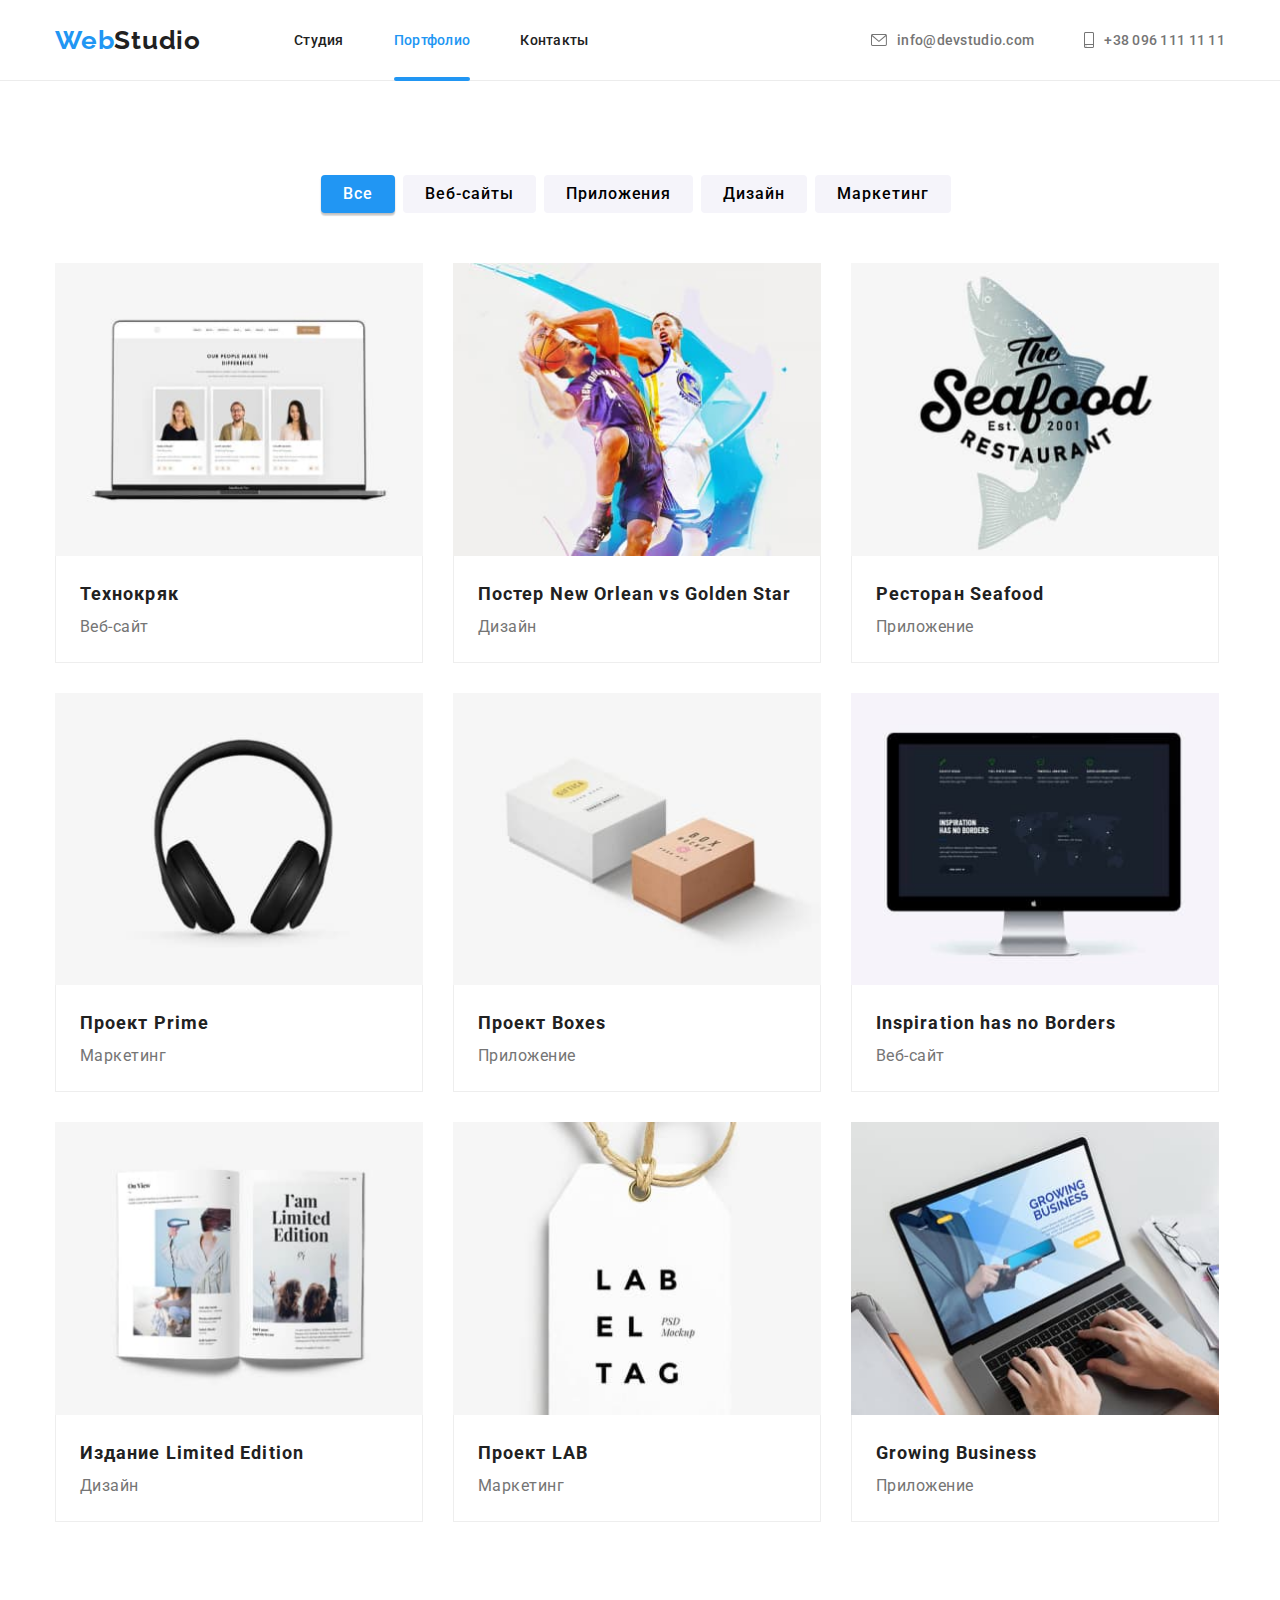
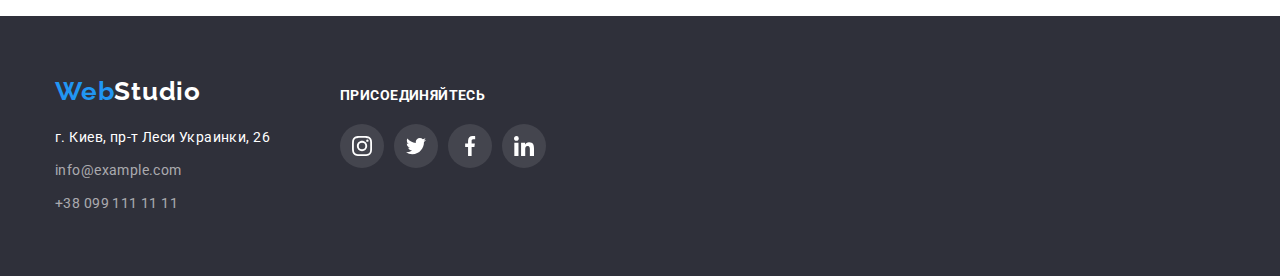
==== portfolio.html @ db6b3ac3 "ДЗ№6" ====
<!DOCTYPE html>
<html lang="ru">
  <head>
    <meta charset="UTF-8">
    <meta http-equiv="X-UA-Compatible" content="IE=edge">
    <meta name="viewport" content="width=device-width, initial-scale=1.0">
    <title>Web Studio</title>
    <link rel="preconnect" href="https://fonts.gstatic.com">
    <link  href = " https://fonts.googleapis.com/css2?family=Raleway:wght@700&family=Roboto:wght@400;500;700;900&display=swap " rel = " stylesheet " >
    <link rel="stylesheet" href="https://cdnjs.cloudflare.com/ajax/libs/modern-normalize/1.0.0/modern-normalize.min.css"/>
    <link rel="stylesheet" href="./css/styles.css"/>
</head>
<body>
  <header class="page-header">
    <div class="container">
      <nav class="nav-header">
          <a href="./index.html" class="log-hdr logo-font"><span class="blue-text">Web</span>Studio</a>
          <ul class="list menu">
              <li class="menu-item"><a class="link header-link-hight" href="index.html">Студия</a></li>
              <li class="menu-item"><a class="link header-link-hight nav-line active" href="portfolio.html">Портфолио</a></li>
              <li class="menu-item"><a class="link header-link-hight" href="">Контакты</a></li>
          </ul>
      </nav>       
          <ul class="list menu header-contacts" >
              <li class="menu-item">
                <a class="link header-link-hight grey-text" href="">
                  <svg class="hdr-icon-mail"><use href="./img/icons/sprite.svg#icon-envelope"></use></svg>
                   info@devstudio.com</a>
              </li>
              <li class="menu-item">
                <a class="link header-link-hight grey-text" href="">
                  <svg class="hdr-icon-tel"><use href="./img/icons/sprite.svg#icon-smartphone"></use></svg>
                  +38 096 111 11 11</a>
              </li>
          </ul>
    </div>
  </header>
  <main>
    <section class="section">
      <div class="container">
          <h1 class="title-invisible">НАШИ ПРОЭКТЫ</h1>
          <ul class="list menu-button">
            <li class="li-button"><button type="button" class="button button-all" autofocus>Все</button></li>
            <li class="li-button"><button type="button" class="button">Веб-сайты</button></li>
            <li class="li-button"><button type="button" class="button">Приложения</button></li>
            <li class="li-button"><button type="button" class="button">Дизайн</button></li>
            <li class="li-button"><button type="button" class="button">Маркетинг</button></li>
          </ul>
          <ul class="list cards">
              <li class="list-card">
                <a class="link-card" href="">
                  <div class="card-portf">
                    <img class="card-img" src="./img/img41.jpg" width="370" height="294" alt="Технокряк"/>
                    <p class="overlay-text">Технокряк это современная площадка распространения коронавируса. Компании используют эту платформу для цифрового шпионажа и атак на защищённые сервера конкурентов.</p>
                  </div>
                  <div class="card-txt">
                    <h3 class="card-title">Технокряк</h3> 
                    <p class="card-txt-portf">Веб-сайт</p>
                  </div>
                </a> 
              </li>
              <li class="list-card">
                <a class="link-card" href="">
                  <div class="card-portf">
                    <img class="card-img" src="./img/img42.jpg" width="370" height="294" alt="Постер New Orlean vs Golden Star"/>
                    <p class="overlay-text">Технокряк это современная площадка распространения коронавируса. Компании используют эту платформу для цифрового шпионажа и атак на защищённые сервера конкурентов.</p>
                  </div>
                  <div class="card-txt">
                    <h3 class="card-title">Постер New Orlean vs Golden Star</h3> 
                    <p class="card-txt-portf">Дизайн</p>
                  </div>
                </a> 
              </li>
              <li class="list-card">
                <a class="link-card" href="">
                  <div class="card-portf">
                    <img class="card-img" src="./img/img43.jpg" width="370" height="294" alt="Ресторан Seafood"/>
                    <p class="overlay-text">Технокряк это современная площадка распространения коронавируса. Компании используют эту платформу для цифрового шпионажа и атак на защищённые сервера конкурентов.</p>
                  </div>
                  <div class="card-txt">
                    <h3 class="card-title">Ресторан Seafood</h3> 
                  <p class="card-txt-portf">Приложение</p>
                  </div>
                </a> 
              </li>
              <li class="list-card">
                <a class="link-card" href="">
                  <div class="card-portf">
                    <img class="card-img" src="./img/img51.jpg" width="370" height="294" alt="Проект Prime"/>
                    <p class="overlay-text">Технокряк это современная площадка распространения коронавируса. Компании используют эту платформу для цифрового шпионажа и атак на защищённые сервера конкурентов.</p>
                  </div>
                  <div class="card-txt">
                    <h3 class="card-title">Проект Prime</h3> 
                    <p class="card-txt-portf">Маркетинг</p>
                  </div>
                </a> 
              </li>
              <li class="list-card">
                <a class="link-card" href="">
                  <div class="card-portf">
                    <img class="card-img" src="./img/img52.jpg" width="370" height="294" alt="Проект Boxes"/>
                    <p class="overlay-text">Технокряк это современная площадка распространения коронавируса. Компании используют эту платформу для цифрового шпионажа и атак на защищённые сервера конкурентов.</p>
                  </div>
                  <div class="card-txt">
                    <h3 class="card-title">Проект Boxes</h3> 
                    <p class="card-txt-portf">Приложение</p>
                  </div>
                </a> 
              </li> 
              <li class="list-card">
                <a class="link-card" href="">
                  <div class="card-portf">
                    <img class="card-img" src="./img/img53.jpg" width="370" height="294" alt="Inspiration has no Borders"/>
                    <p class="overlay-text">Технокряк это современная площадка распространения коронавируса. Компании используют эту платформу для цифрового шпионажа и атак на защищённые сервера конкурентов.</p>
                  </div>
                  <div class="card-txt">
                    <h3 class="card-title">Inspiration has no Borders</h3> 
                    <p class="card-txt-portf">Веб-сайт</p>
                  </div>
                </a> 
              </li>
              <li class="list-card">
                <a class="link-card" href="">
                  <div class="card-portf">
                    <img class="card-img" src="./img/img61.jpg" width="370" height="294" alt="Издание Limited Edition"/>
                    <p class="overlay-text">Технокряк это современная площадка распространения коронавируса. Компании используют эту платформу для цифрового шпионажа и атак на защищённые сервера конкурентов.</p>
                  </div>
                  <div class="card-txt">
                    <h3 class="card-title">Издание Limited Edition</h3> 
                    <p class="card-txt-portf">Дизайн</p>
                  </div>
                </a> 
              </li>
              <li class="list-card">
                <a class="link-card" href="">
                  <div class="card-portf">
                    <img class="card-img" src="./img/img62.jpg" width="370" height="294" alt="Проект LAB"/>
                    <p class="overlay-text">Технокряк это современная площадка распространения коронавируса. Компании используют эту платформу для цифрового шпионажа и атак на защищённые сервера конкурентов.</p>
                  </div>
                  <div class="card-txt">
                    <h3 class="card-title">Проект LAB</h3> 
                    <p class="card-txt-portf">Маркетинг</p>
                  </div>
                </a> 
              </li>
              <li class="list-card">
                <a class="link-card" href="">
                  <div class="card-portf">
                    <img class="card-img" src="./img/img63.jpg" width="370" height="294" alt="Growing Business"/>
                    <p class="overlay-text">Технокряк это современная площадка распространения коронавируса. Компании используют эту платформу для цифрового шпионажа и атак на защищённые сервера конкурентов.</p>
                  </div>
                  <div class="card-txt">
                    <h3 class="card-title">Growing Business</h3> 
                    <p class="card-txt-portf">Приложение</p>
                  </div>
                </a> 
              </li>
            </ul> 
     </div>     
    </section>  
  </main>
  <footer class="ftr-dark-bg">
    <div class="container footer-flex">
      <div>
        <a href="./index.html" class="log logo-font footer-logo"><span class="blue-text">Web</span>Studio</a>
        <address>
        <ul class="list footer-text">
          <li class="adres-txt"><a class="link adres-txt" href="https://goo.gl/maps/XNxuDnSuaGoXyThm7" target="_blank" rel="noopener noreferrer">г. Киев, пр-т Леси Украинки, 26</a></li>
          <li class="footer-grey-txt"><a class=" link footer-grey-txt" href="mailto:info@example.com">info@example.com</a></li>
          <li><a class="link footer-grey-txt" href="tel:+380991111111">+38 099 111 11 11</a></li>
        </ul>
        </address>
      </div>
      <div class="ftr-social">
        <p class="ftr-social-title">ПРИСОЕДИНЯЙТЕСЬ</p>
        <ul class="social-icons">
          <li class="list social-icons-item">
            <a href="" class="ftr-icons-link social-icons-link" target="_blank" rel="noopener noreferrer">
              <svg class="social-icons-svg-ftr">
                <use class="" href="./img/icons/sprite.svg#icon-instagram"></use>
              </svg>
            </a>
          </li>
          <li class="list social-icons-item">
            <a href="" class="ftr-icons-link social-icons-link" target="_blank" rel="noopener noreferrer">
              <svg class="social-icons-svg-ftr">
                <use class="" href="./img/icons/sprite.svg#icon-twitter"></use>
              </svg>
            </a>
          </li>
          <li class="list social-icons-item">
            <a href="" class="ftr-icons-link social-icons-link" target="_blank" rel="noopener noreferrer">
              <svg class="social-icons-svg-ftr">
                <use class="" href="./img/icons/sprite.svg#icon-facebook"></use>
              </svg>
            </a>
          </li>
          <li class="list social-icons-item">
            <a href="" class="ftr-icons-link social-icons-link" target="_blank" rel="noopener noreferrer">
              <svg class="social-icons-svg-ftr">
                <use class="" href="./img/icons/sprite.svg#icon-linkedin"></use>
              </svg>
            </a>
          </li>
        </ul>
      </div>
    </div>
  </footer> 
</body>
</html>
---- css/styles.css ----
:root {
    --white-color:#FFFFFF ;
    --black-color:#212121 ;
    --brand-color: #FFFFFF ;
    --grey-color: #757575;
    --object-color: #2196F3 ;
    --dark-bg: #2F303A ;
    --main-font: "Roboto",  sans-serif;
}
html {
    box-sizing: border-box;
}
body {
    background: var(--brand-color) ;
    color:var(--black-color);
    font-family: var(--main-font);
}  

*,
*::before,
*::after {
    box-sizing: inherit;
}
h1,
h2,
h3,
p {
  margin-top: 0;
  margin-bottom: 0;
}
a {
    text-decoration: none;
    color:var(--black-color);
  }

img {
    display: block;
    max-width: 100%;
    height: auto;
}
nav a.active {
    color:var(--object-color);
}



.list {
    margin: 0;
    padding-left: 0;
    list-style: none;
}
.container {
  width: 1200px;
  padding-left: 15px;
  padding-right: 15px;
  margin-left: auto;
  margin-right: auto;
}
.section {
    padding-top: 94px;
    padding-bottom: 94px;
}

.logo-font {
    font-family:"Raleway", sans-serif;
    font-size: 26px;
    line-height: 1.17;
    letter-spacing: 0.03em;
    font-weight: 700;
}

.log-hdr {
    display: inline-block;
    margin-right: 93px;
    padding: 24px 0%;
}

.log {
    display: inline-block;
    }
.page-header {
    border-bottom: 1px solid rgba(236, 236, 236, 1)
}
.page-header .container {
    display: flex;
    justify-content: flex-end;
}
.header-contacts {
    align-items: center;
}   
.header-link-hight {
    display: flex;
    position: relative;
    align-items: center;
    padding: 32px 0px;
    transition-property: color;
    transition-duration: 250ms;
    transition-timing-function: cubic-bezier(0.4, 0, 0.2, 1);
}     

.menu {
    display: inline-flex;
}

.menu-item:not(:last-child) {
    margin-right: 50px;
}
.nav-header {
    display: flex;
    align-items: center;
    margin-right: auto;
}
.hdr-icon-mail {
    width: 16px;
    height: 12px;
    margin-right: 10px;
    fill: currentColor; 
}
.hdr-icon-tel {
    width: 10px;
    height: 16px;
    margin-right: 10px;
    fill: currentColor; 
}

.nav-line::after { 
  content: "";
  display: block;
  position: absolute;
  bottom: -1px;
  width: 100%;
  height: 4px;
  border-radius: 2px;  
  background-color: var(--object-color);
}

header {
    background:var(--brand-color);
    font-weight: 500;
    font-size: 14px;
    line-height: 1.17;
    letter-spacing: 0.02em;
  }

.section-hero {
    display: flex;
    flex-direction: column;
    align-items: center;
    justify-content: center;
    margin-right: auto;
    margin-left: auto;
   
}
.hero {
    padding: 200px 0px;
}
.blue-text {
    color: var(--object-color);
}
.link {
    transition-duration: 250ms;
    transition-property: color, background-color, box-shadow;
    transition-timing-function: cubic-bezier(0.4, 0, 0.2, 1);
}

.link:hover,
.link:focus {
  color: var(--object-color);
  
}
.button:hover,
.button:focus {
  color: var(--white-color); 
  background: var(--object-color);
  box-shadow:   0px 2px 2px 0px rgba(0, 0, 0, 0.12),
                0px 1px 2px 0px rgba(0, 0, 0, 0.08),
                0px 3px 1px 0px rgba(0, 0, 0, 0.1);
}

.main-title {
    font-size: 44px;
    font-weight: 900;
    letter-spacing: 0.06em;
    line-height: 1.36;
    color: var(--white-color) ;
    text-align: center;
 }

.main-hero {
    background-image: linear-gradient(to right,
    rgba(47, 48, 58, 0.4),
    rgba(47, 48, 58, 0.4)),
    url(../img/mainbackground.png);
    background-repeat: no-repeat;
    background-position: center;
    background-size: auto;
    max-width: 1600px;
}

.main-dark-bg {
    background: var(--dark-bg);
    max-width: 1600px;
    margin: auto;
   }

.main-button {
    cursor: pointer;
    color: var(--white-color) ;
    font-weight: 700;
    line-height: 1.88;
    text-align: center;
    letter-spacing: 0.06em;
    height: 50px;
    width: 200px;
    border: none;
    border-radius: 4px;
    margin-top: 30px;
    padding: 0;
}
.blue-background {
    background: var(--object-color) ;
}

.title-invisible {
    display: none;
}

.cards-icon-text {
    display: flex;
     width: 270px;
}
.card-li-item:not(:last-child)  {
    margin-right: 30px;
}

.card-icon {
    display: flex;
    background: #F5F4FA;
    border-radius: 4px;
     width: 270px;
     height: 120px;
    align-items: center;
    margin-bottom: 30px;
}
.card-content {
    display: block;
}
.title-card-content {
    font-size: 14px;
    text-align: left;
    margin-bottom: 10px;
}

.text-card-content {
    width: 270px;
    font-size: 14px;
    line-height: 1.71;
    letter-spacing: 0.03em;
    color:var(--grey-color);
}

 .works-icons-item {
    display: flex;
    align-items: center;
    height: 120px ;
    width: 270px;
    background: #F5F4FA; 
 } 
.card-icons-svg {
    height: 70px;
    width: auto;
}

.section-works {
     padding-bottom: 94px;
}
.list-works {
    display: inline-flex; 
}

.li-img:not(:last-child) {
  margin-right: 30px;
  }

.work-img {
    position: relative;
}

.work-img-text {
    position: absolute;
    bottom: 0%;
    width: 100%;
    height: 70px;
    display: flex;
    justify-content:center;
    align-items:center;
    background-color: rgba(47, 48, 58, 0.8);
    color: var(--brand-color);
    font-weight: bold;
    font-size: 14px;
    line-height: 1.14;
    letter-spacing: 0.03em;
    text-align: center;
}

.card-set {
    display: flex;
    flex-wrap: wrap;
    margin-left: -30px;
    margin-top: -50px;
}
.team-item {
    margin-left: 30px;
    margin-top: 50px;
    background: var(--brand-color);
    box-shadow: 0px 1px 3px rgba(0, 0, 0, 0.12), 
                0px 1px 1px rgba(0, 0, 0, 0.14), 
                0px 2px 1px rgba(0, 0, 0, 0.2);
    border-radius: 0px 0px 4px 4px;
    width: 270px;
}

.works,
.team-title  {
    font-size: 36px;
    line-height: 1.17;
    letter-spacing: 0.03em;
    text-align: center;
    margin-bottom: 50px ; 
   }
.team {
    background: #F5F4FA; 
}
.team-member {
    font-size: 16px;
    line-height: 1.17;
    letter-spacing: 0.03em;
    text-align: center;
    color:var(--grey-color);
   }

 .team-item-info {
     padding-top: 30px ;
     padding-bottom: 16px ;
 }  
.team-name {
    font-size: 16px;
    line-height: 1.19;
    font-weight: 500;
    text-align: center;
    letter-spacing: 0.03em;
    color:var(--black-color);
    padding-bottom: 10px ;
}
.grey-text {
    color:var(--grey-color) ;
}
footer {
    padding: 60px 0px; 
}
.footer-logo {
    margin-bottom: 20px ;
    color:var(--white-color) ;
}
.footer-text {
    font-style: normal;   
    font-size: 14px;
    line-height: 1.71;
    letter-spacing: 0.03em;
}
.adres-txt{
    color:var(--white-color);
    margin-bottom: 9px;
}
.footer-grey-txt {
    color: rgba(255, 255, 255, 0.6);
    margin-bottom: 9px;
}


/* portfolio*/

.li-button {
    margin-right: 8px;
}
.button {
    cursor: pointer;
    background: #F5F4FA ;
    font-weight: 500;
    font-size: 16px;
    line-height: 1.63;
    letter-spacing: 0.06em;
    border: 0px;
    border-radius: 4px;
    padding: 6px 22px;
    outline-style: none ;
    transition-duration: 250ms;
    transition-property: color, background-color, box-shadow;
    transition-timing-function: cubic-bezier(0.4, 0, 0.2, 1);
} 

.button-all { /* кнопка синяя всегда*/
    color: var(--white-color); 
    background: var(--object-color);
}

 .menu-button {
    display: flex;
    justify-content: center;
    flex-wrap: wrap;
    margin-bottom: 50px;
 }


.card-portf {
    margin-bottom: -1px;
}

.cards {
    display: flex;
    flex-wrap: wrap;
    flex-basis: calc((100% - 3 * 30px) / 3);
    margin-left: -30px;
    margin-top: -30px;
}
.list-card {
    display: flex;
    margin-left: 30px;
    margin-top: 30px;
    padding-top: 0 px;
    background: var(--brand-color);    
    width: 368px;
}

 .link-card {
    position: relative;
 }
 
.card-portf {
     display: block;
     position: relative;
     overflow: hidden ;
}

.link-card:hover,
.link-card:focus { 
    box-shadow:   0px 2px 2px 0px rgba(0, 0, 0, 0.12),
                  0px 1px 2px 0px rgba(0, 0, 0, 0.08),
                  0px 3px 1px 0px rgba(0, 0, 0, 0.1);
    transition-duration: 250ms;
    transition-timing-function: cubic-bezier(0.4, 0, 0.2, 1);
}
.overlay-text {
    opacity: 0;
    position: absolute;
    top: 0;
    left: 0;
    width: 100%;
    height: 100%;
    padding: 63px 24px;
    background-color: rgba(33, 150, 243, 0.9);
    transform: translateY(100%);
    transition-duration: 250ms;
    transition-timing-function: cubic-bezier(0.4, 0, 0.2, 1);
}

.link-card:hover .overlay-text,
.link-card:focus .overlay-text {
    opacity: 1;
    transform: translateY(0%);
    transition-duration: 250ms;
    transition-timing-function: cubic-bezier(0.4, 0, 0.2, 1);
 }

.card-title {
    font-weight: 700;
    font-size: 18px;
    line-height: 2;
    letter-spacing: 0.06em;
 }

.overlay-text {
   font-size: 18px;
    line-height: 1.56;
    letter-spacing: 0.03em;
    color: var(--white-color);
}

.card-txt-portf {
    font-weight: 400 ;
    font-size: 16px ;
    line-height: 1.88 ;
    letter-spacing: 0.03em;
    color:var(--grey-color);
}

.card-txt {
    padding: 20px 24px;
    border: 1px solid #EEEEEE;
}



.social-icons {
    display: inline-flex;
    padding-inline-start: 0px;
    margin-block-start: 0px;
    margin-block-end: 0px;
}
.social-icons-team {
    padding-bottom: 30px;
}
.social-icons-svg {
    width: 20px;
    height: 20px;
    fill: rgba(175, 177, 184, 1);
   }

.social-icons-link:hover .social-icons-svg,
.social-icons-link:focus .social-icons-svg {
      fill: var(--brand-color);
}
.social-icons-link:hover,
.social-icons-link:focus {
     background-color:  var(--object-color);
}

.social-icons-link {
    display: flex;
    align-items: center;
    justify-content: center;
    width: 44px;
    height: 44px;
    border-radius: 50%;
    transition-duration: 250ms;
    transition-property: color, background-color, box-shadow;
    transition-timing-function: cubic-bezier(0.4, 0, 0.2, 1);
}

.social-icons-item:not(:last-child) {
    margin-right: 10px;
}

.title-client {
    font-size: 36px;
    line-height: 1.17;
    text-align: center;
    letter-spacing: 0.03em;
    margin-bottom: 50px;
   }

.client-icons {
     display: block;
}

.client-icons-item {
    width: 170px ;
    height: 92px ;
 } 
.client-icons :not(:last-child) {
    margin-right: 30px;
}
.client-link{
    border: 1px solid #AFB1B8 ;
    box-sizing: border-box;
    border-radius: 4px;
    display: flex;
    justify-content: center;
    align-items: center;
    width: 100%;
    height: 100%;
    fill: rgba(175, 177, 184, 1);
}

.card-set-client {
    display: flex;
    flex-wrap: wrap;
}

.client-link:hover,
.client-link:focus  {
    fill:  var(--object-color);
    border-color:var(--object-color) ;
    box-shadow:   0px 2px 2px 0px rgba(0, 0, 0, 0.12),
                0px 1px 2px 0px rgba(0, 0, 0, 0.08),
                0px 3px 1px 0px rgba(0, 0, 0, 0.1);
}

.ftr-dark-bg {
    background: var(--dark-bg);
}
.footer-flex {
    display: flex;
    align-items: baseline;
    margin-right: auto;
}
.ftr-social {
    margin-left: 70px;
}
.social-icons-svg-ftr {
    width: 20px;
    height: 20px;
    fill: var(--brand-color);
}
.ftr-social-title {
    font-weight: bold;
    font-size: 14px;
    line-height: 1.14;
    letter-spacing: 0.03em;
    color: var(--brand-color);
    margin-bottom: 20px;
}
.ftr-icons-link {
    background-color:rgba(255, 255, 255, 0.1);
}

.ftr-maling {
    display: block;
    margin-left: 93px;
}

.ftr-maling-title {
    font-weight: bold;
    font-size: 14px;
    line-height: 1.14;
    letter-spacing: 0.03em;
    color: var(--brand-color);
    margin-bottom: 20px;
}


.modal {
    position: absolute;
    top: 50%;
    left: 50%;
    transform: translate(-50%, -50%);
    width: 100%;
    max-width: 528px;
    min-height: 580px;
    padding: 40px 30px;
    background-color: #fff;
    box-shadow:  0px 1px 3px rgba(0, 0, 0, 0.12),
                 0px 1px 1px rgba(0, 0, 0, 0.14),
                 0px 2px 1px rgba(0, 0, 0, 0.2);
    border-radius: 4px;
  }

.backdrop {
    position: fixed;
    top: 0;
    left: 0;
    width: 100%;
    height: 100%;
    background-color: rgba(23, 26, 36, 0.6);
    overflow: auto;
    transition-duration: 250ms;
    transition-timing-function: cubic-bezier(0.4, 0, 0.2, 1);
  }
  
  .is-hidden {
    opacity: 0;
    visibility: hidden;
    pointer-events: none;
  }

    
  .modal-btn-close {
    cursor: pointer;
    position: absolute;
    top: 15px;
    right: 15px;
    border-radius: 50%;
    border: 1px solid rgba(0, 0, 0, 0.1);
    background: #FFFFFF;
    width: 30px;
    height: 30px;
  }
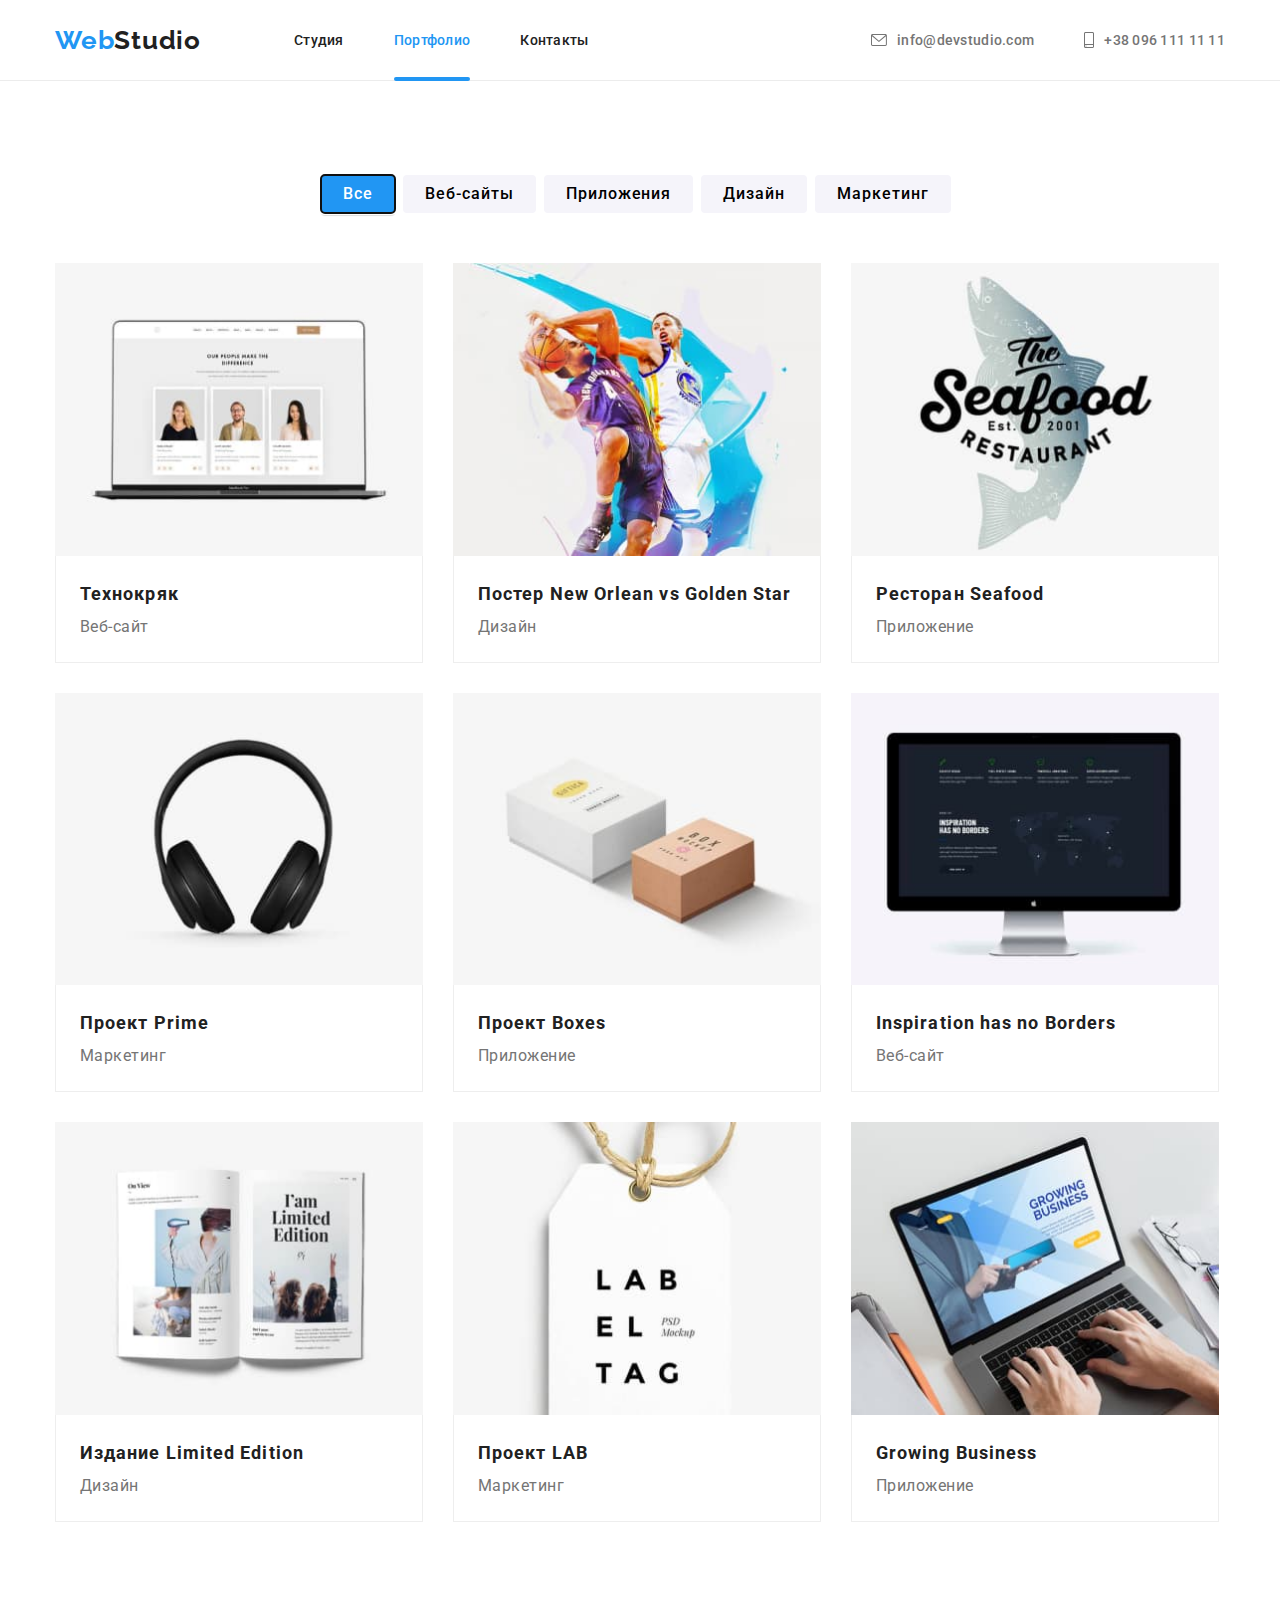
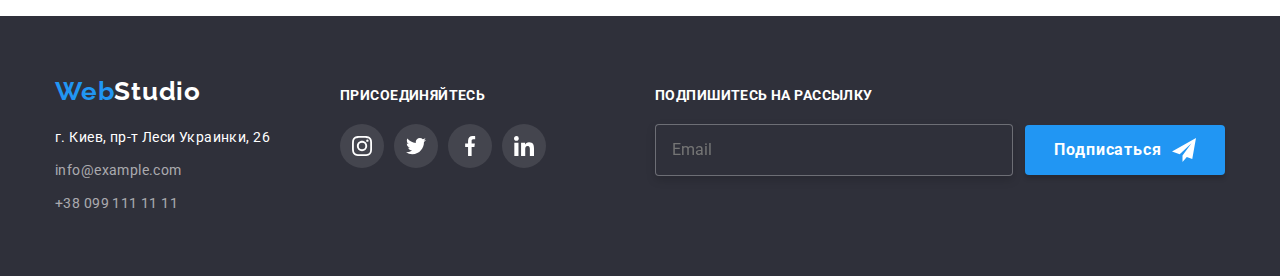
==== commit e28c5a4d: "ДЗ№6" ====
--- a/portfolio.html
+++ b/portfolio.html
@@ -204,6 +204,21 @@
           </li>
         </ul>
       </div>
+      <div class="ftr-mailing">
+        <p class="ftr-mailing-title">ПОДПИШИТЕСЬ НА РАССЫЛКУ</p>
+        <form name="#"  autocomplete="off" >
+          <label for="email" class="ftr-label-email">
+            <input type="email" name="email" class="ftr-input-email" placeholder="Email" />
+          </label>
+          <button type="submit" class="ftr-button-send blue-background">
+            <div class="ftr-btn-send">
+              <p class="ftr-button-txt" >Подписаться</p>
+              <svg class="ftr-icons-send">
+                <use class="" href="./img/icons/sprite-form.svg#icon-icon-send"></use>
+              </svg></div>
+          </button>
+        </form>
+      </div>
     </div>
   </footer> 
 </body>
--- a/css/styles.css
+++ b/css/styles.css
@@ -42,8 +42,6 @@
 nav a.active {
     color:var(--object-color);
 }
-
-
 
 .list {
     margin: 0;
@@ -167,7 +165,9 @@
 .link:hover,
 .link:focus {
   color: var(--object-color);
-  
+  transition-duration: 250ms;
+    transition-property: color;
+    transition-timing-function: cubic-bezier(0.4, 0, 0.2, 1);
 }
 .button:hover,
 .button:focus {
@@ -176,6 +176,9 @@
   box-shadow:   0px 2px 2px 0px rgba(0, 0, 0, 0.12),
                 0px 1px 2px 0px rgba(0, 0, 0, 0.08),
                 0px 3px 1px 0px rgba(0, 0, 0, 0.1);
+  transition-duration: 250ms;
+    transition-property: color, background-color, box-shadow;
+    transition-timing-function: cubic-bezier(0.4, 0, 0.2, 1);              
 }
 
 .main-title {
@@ -217,6 +220,7 @@
     border-radius: 4px;
     margin-top: 30px;
     padding: 0;
+    box-shadow: 0px 4px 4px rgba(0, 0, 0, 0.15);
 }
 .blue-background {
     background: var(--object-color) ;
@@ -394,7 +398,6 @@
     border: 0px;
     border-radius: 4px;
     padding: 6px 22px;
-    outline-style: none ;
     transition-duration: 250ms;
     transition-property: color, background-color, box-shadow;
     transition-timing-function: cubic-bezier(0.4, 0, 0.2, 1);
@@ -445,10 +448,11 @@
 
 .link-card:hover,
 .link-card:focus { 
-    box-shadow:   0px 2px 2px 0px rgba(0, 0, 0, 0.12),
-                  0px 1px 2px 0px rgba(0, 0, 0, 0.08),
-                  0px 3px 1px 0px rgba(0, 0, 0, 0.1);
-    transition-duration: 250ms;
+    box-shadow:  0px 1px 1px rgba(0, 0, 0, 0.12), 
+                  0px 4px 4px rgba(0, 0, 0, 0.06),
+                   1px 4px 6px rgba(0, 0, 0, 0.16);
+    transition-duration: 250ms;
+    transition-property: box-shadow;
     transition-timing-function: cubic-bezier(0.4, 0, 0.2, 1);
 }
 .overlay-text {
@@ -470,6 +474,7 @@
     opacity: 1;
     transform: translateY(0%);
     transition-duration: 250ms;
+    transition-property: opacity, transform;
     transition-timing-function: cubic-bezier(0.4, 0, 0.2, 1);
  }
 
@@ -501,7 +506,6 @@
 }
 
 
-
 .social-icons {
     display: inline-flex;
     padding-inline-start: 0px;
@@ -520,10 +524,16 @@
 .social-icons-link:hover .social-icons-svg,
 .social-icons-link:focus .social-icons-svg {
       fill: var(--brand-color);
+      transition-duration: 250ms;
+    transition-property:  fill; 
+    transition-timing-function: cubic-bezier(0.4, 0, 0.2, 1);
 }
 .social-icons-link:hover,
 .social-icons-link:focus {
      background-color:  var(--object-color);
+     transition-duration: 250ms;
+    transition-property: background-color;
+    transition-timing-function: cubic-bezier(0.4, 0, 0.2, 1);
 }
 
 .social-icons-link {
@@ -534,7 +544,7 @@
     height: 44px;
     border-radius: 50%;
     transition-duration: 250ms;
-    transition-property: color, background-color, box-shadow;
+    transition-property: color, background-color;
     transition-timing-function: cubic-bezier(0.4, 0, 0.2, 1);
 }
 
@@ -561,7 +571,7 @@
 .client-icons :not(:last-child) {
     margin-right: 30px;
 }
-.client-link{
+.client-link {
     border: 1px solid #AFB1B8 ;
     box-sizing: border-box;
     border-radius: 4px;
@@ -571,6 +581,9 @@
     width: 100%;
     height: 100%;
     fill: rgba(175, 177, 184, 1);
+    transition-duration: 250ms;
+    transition-property:  fill, border-color;
+    transition-timing-function: cubic-bezier(0.4, 0, 0.2, 1);
 }
 
 .card-set-client {
@@ -581,10 +594,10 @@
 .client-link:hover,
 .client-link:focus  {
     fill:  var(--object-color);
-    border-color:var(--object-color) ;
-    box-shadow:   0px 2px 2px 0px rgba(0, 0, 0, 0.12),
-                0px 1px 2px 0px rgba(0, 0, 0, 0.08),
-                0px 3px 1px 0px rgba(0, 0, 0, 0.1);
+    border-color: var(--object-color);
+    transition-duration: 250ms;
+    transition-property:  fill, border-color;
+    transition-timing-function: cubic-bezier(0.4, 0, 0.2, 1);
 }
 
 .ftr-dark-bg {
@@ -615,12 +628,12 @@
     background-color:rgba(255, 255, 255, 0.1);
 }
 
-.ftr-maling {
-    display: block;
-    margin-left: 93px;
-}
-
-.ftr-maling-title {
+.ftr-mailing {
+    width: 570px;
+    margin-left: auto;
+}
+
+.ftr-mailing-title {
     font-weight: bold;
     font-size: 14px;
     line-height: 1.14;
@@ -629,22 +642,49 @@
     margin-bottom: 20px;
 }
 
-
-.modal {
-    position: absolute;
-    top: 50%;
-    left: 50%;
-    transform: translate(-50%, -50%);
-    width: 100%;
-    max-width: 528px;
-    min-height: 580px;
-    padding: 40px 30px;
-    background-color: #fff;
-    box-shadow:  0px 1px 3px rgba(0, 0, 0, 0.12),
-                 0px 1px 1px rgba(0, 0, 0, 0.14),
-                 0px 2px 1px rgba(0, 0, 0, 0.2);
-    border-radius: 4px;
-  }
+.ftr-input-email {
+    width: 358px; 
+    font-size: 16px;
+    line-height: 1.25;
+    color: rgba(255, 255, 255, 0.6);
+    background-color: var(--dark-bg);
+    border: 1px solid rgba(255, 255, 255, 0.3);
+    filter: drop-shadow(0px 4px 4px rgba(0, 0, 0, 0.15));
+    border-radius: 4px;
+    padding-top: 15px;
+    padding-bottom: 15px;
+    padding-left: 16px;
+}
+
+.ftr-button-send {
+    cursor: pointer;
+    color: var(--white-color) ;
+    font-weight: 700;
+    line-height: 1.88;
+    text-align: center;
+    letter-spacing: 0.06em;
+    height: 50px;
+    width: 200px;
+    border: none;
+    border-radius: 4px;
+    margin-left: 8px;
+    box-shadow: 0px 4px 4px rgba(0, 0, 0, 0.15);
+}
+
+.ftr-btn-send {
+    display: inline-flex;
+    align-items: center;
+}
+
+.ftr-button-txt {
+    margin-right: 10px;
+}
+
+.ftr-icons-send {
+    width: 24px;
+    height: 24px;
+    fill: var(--brand-color);
+}
 
 .backdrop {
     position: fixed;
@@ -664,17 +704,207 @@
     pointer-events: none;
   }
 
-    
   .modal-btn-close {
     cursor: pointer;
     position: absolute;
-    top: 15px;
-    right: 15px;
+    top: 8px;
+    right: 8px;
     border-radius: 50%;
     border: 1px solid rgba(0, 0, 0, 0.1);
     background: #FFFFFF;
     width: 30px;
     height: 30px;
+    
   }
+.btn-close-cross {
+    width: 11px;
+    height: 11px;
+}
+
+.modal-btn-close:focus  {
+    background-image: url(../img/icons/cross.svg);
+    background-size: contain;
+    background-repeat: no-repeat;
+    background-position: center;
+    background-size: auto;
+    transition-duration: 250ms;
+    transition-property:  background-image; 
+    transition-timing-function: cubic-bezier(0.4, 0, 0.2, 1);
+ }
+  .modal-btn-close:focus .btn-close-cross {
+    opacity: 0;
+    visibility: hidden;
+    transition-duration: 250ms;
+    transition-property: opacity,  visibility; 
+    transition-timing-function: cubic-bezier(0.4, 0, 0.2, 1);
+    
+  }
+.modal-title {
+    margin-bottom: 12px;
+    font-weight: bold;
+    font-size: 20px;
+    line-height: 1.15;
+    text-align: center;
+    letter-spacing: 0.03em;
+    color: #212121;
+}
+.modal {
+    position: absolute;
+    top: 50%;
+    left: 50%;
+    transform: translate(-50%, -50%);
+    width: 100%;
+    max-width: 528px;
+    min-height: 581px;
+    padding: 40px 40px;
+    background-color: #fff;
+    box-shadow:  0px 1px 3px rgba(0, 0, 0, 0.12),
+                 0px 1px 1px rgba(0, 0, 0, 0.14),
+                 0px 2px 1px rgba(0, 0, 0, 0.2);
+    border-radius: 4px;
+  }
+
+
+.modal-form-field {
+ position: relative;
+ }
+
+.modal-form-icon {
+    position: absolute;
+    top: 50%;
+    left: 15px;
+    width: 12px;
+    height: 12px;
+    fill: rgba(33, 33, 33, 1);
+        
+}
+
+.form-label {
+    /*display: block;*/
+    
+    margin-bottom: 4px;
+    font-size: 12px;
+    line-height: 1.16;
+    letter-spacing: 0.01em;
+    color: var(--grey-color);
+
+}
+
+.form-input {
+    /*display: block;*/
+    cursor: pointer;
+    width: 100%;
+    height: 40px;
+    margin-bottom: 10px;
+    border: 1px solid rgba(33, 33, 33, 0.2); 
+    border-radius: 4px;
+    padding-left: 42px;
+}
+.form-input:focus +.modal-form-icon{ 
+    fill: var(--object-color);
+    transition-duration: 250ms;
+    transition-property:  fill; 
+    transition-timing-function: cubic-bezier(0.4, 0, 0.2, 1);
+    
+}
+
+.form-input:focus {
+    outline: none; 
+    border: 1px solid var(--object-color);
+    transition-duration: 250ms;
+    transition-property:  border; 
+    transition-timing-function: cubic-bezier(0.4, 0, 0.2, 1)
+}
+
+.form-comment {
+    /*display: block;*/
+    width: 100%;
+    height: 120px;
+    margin-bottom: 20px;
+    border: 1px solid rgba(33, 33, 33, 0.2);
+    border-radius: 4px;
+    font-size: 14px;
+    line-height: 1.14;
+    letter-spacing: 0.01em;
+    color: rgba(117, 117, 117, 0.5);
+    padding: 12px 16px;
+    resize:  none;
+}
+
+.form-comment:focus {
+    outline: none; 
+    border: 1px solid var(--object-color);
+    transition-duration: 250ms;
+    transition-property:  border; 
+    transition-timing-function: cubic-bezier(0.4, 0, 0.2, 1)
+}
+
+
+.form-button {
+    display: block;
+    margin-right: auto;
+    margin-left: auto;
+    cursor: pointer;
+    color: var(--white-color) ;
+    font-weight: 700;
+    line-height: 1.88;
+    text-align: center;
+    letter-spacing: 0.06em;
+    height: 50px;
+    width: 200px;
+    border: none;
+    border-radius: 4px;
+    box-shadow:  0px 1px 3px rgba(0, 0, 0, 0.12),
+                 0px 1px 1px rgba(0, 0, 0, 0.14), 
+                 0px 2px 1px rgba(0, 0, 0, 0.2);
+
+}
+.form-user-accept {
+    position: relative;
+    margin-bottom: 30px;
+}
+
+.form-check-label {
+    display: flex;
+    align-items: center;
+    font-size: 14px;
+    line-height: 1.71;
+    letter-spacing: 0.03em;
+    color: var(--grey-color);
+    padding-left: 37px;
+}
+
+.checkbox-input {
+    -webkit-appearance: none ;
+    -moz-appearance: none ;
+    appearance: none;
+}
+
+.form-icon-check {
+    position: absolute;
+    width: 16px;
+    height: 15px;
+    background-color: var(--brand-color);
+    border: 2px solid rgba(33, 33, 33, 1);
+    border-radius: 4px;
+    transform: translateX(-23px);
+    
+}
+.checkbox-input:checked +.form-icon-check {
+    border-color: transparent;
+    background-size: contain;
+    background-origin: border-box; 
+    background-image: url(/img/icons/icon-check.svg);
+    
+}
+
+.form-check-link {
+    font-size: 14px;
+    line-height: 1.71;
+    letter-spacing: 0.03em;
+    text-decoration: underline;
+    color: var(--object-color);
+}
+
 
   